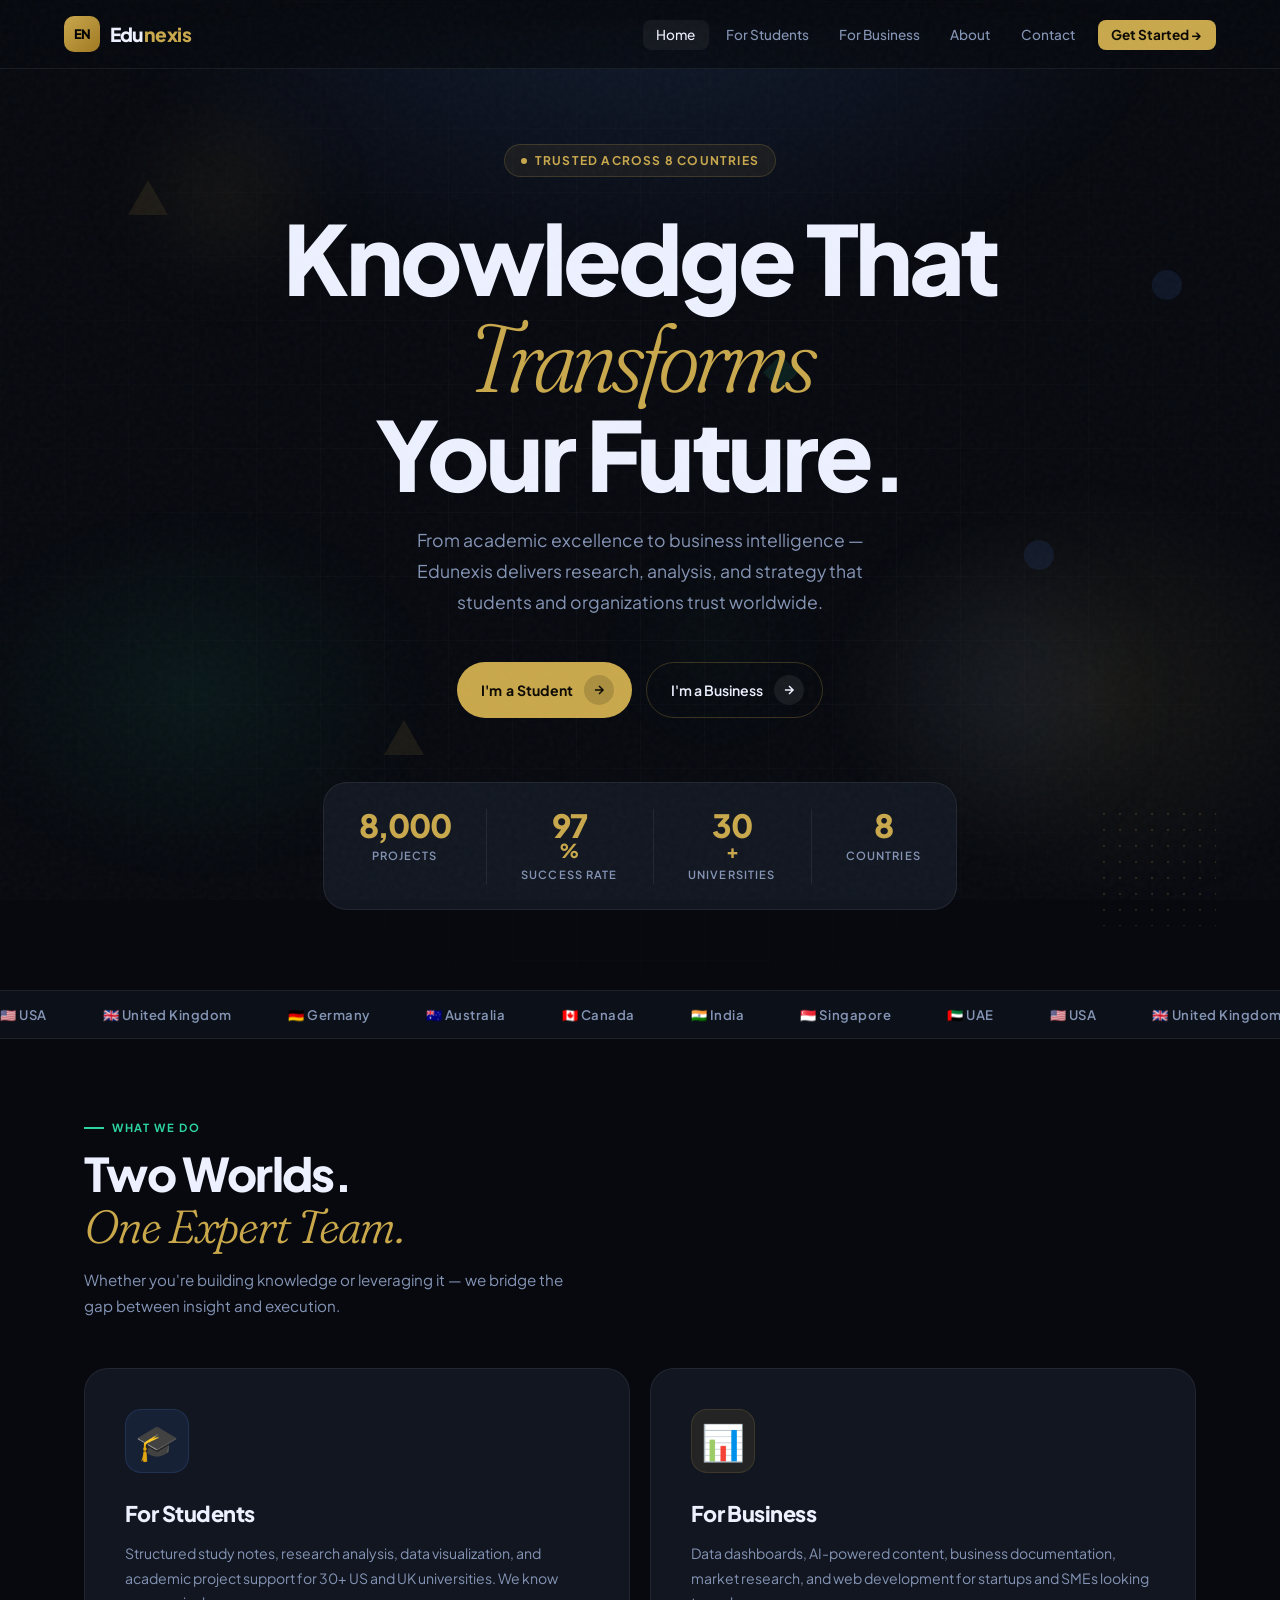
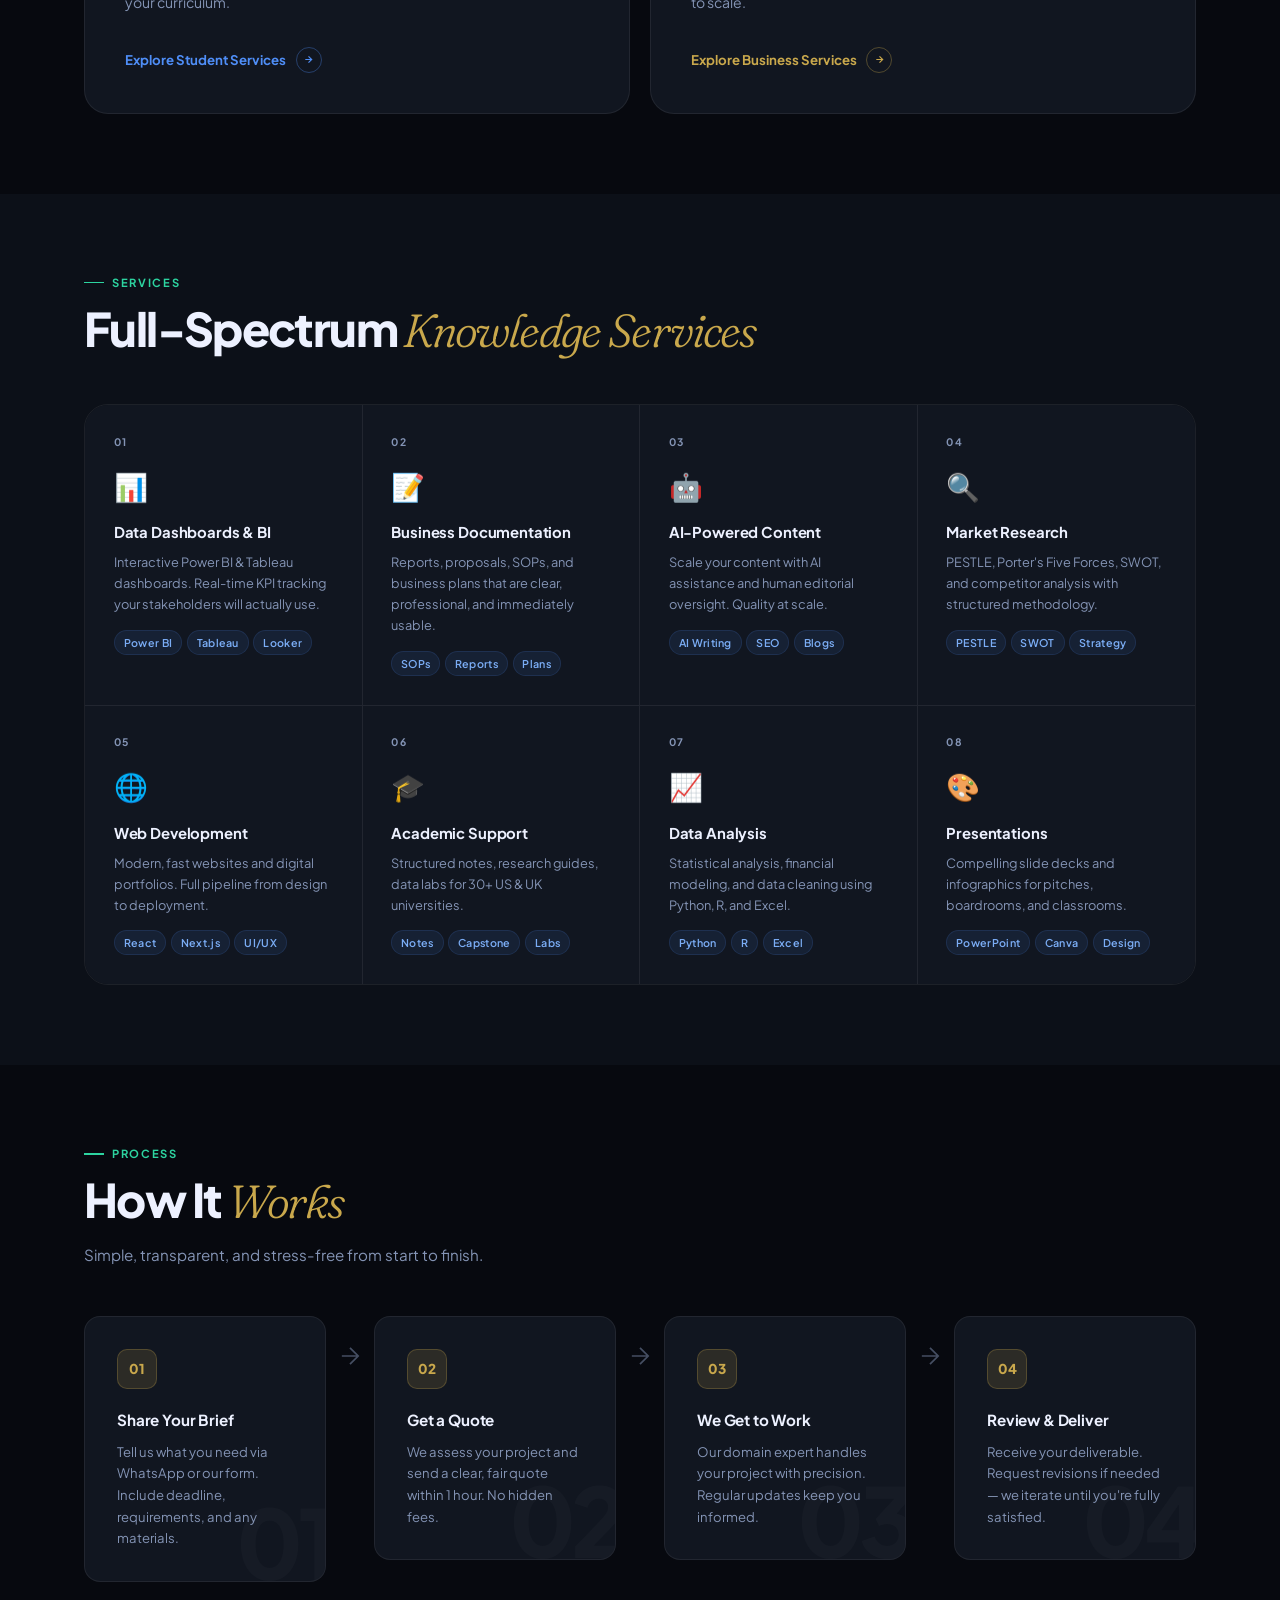
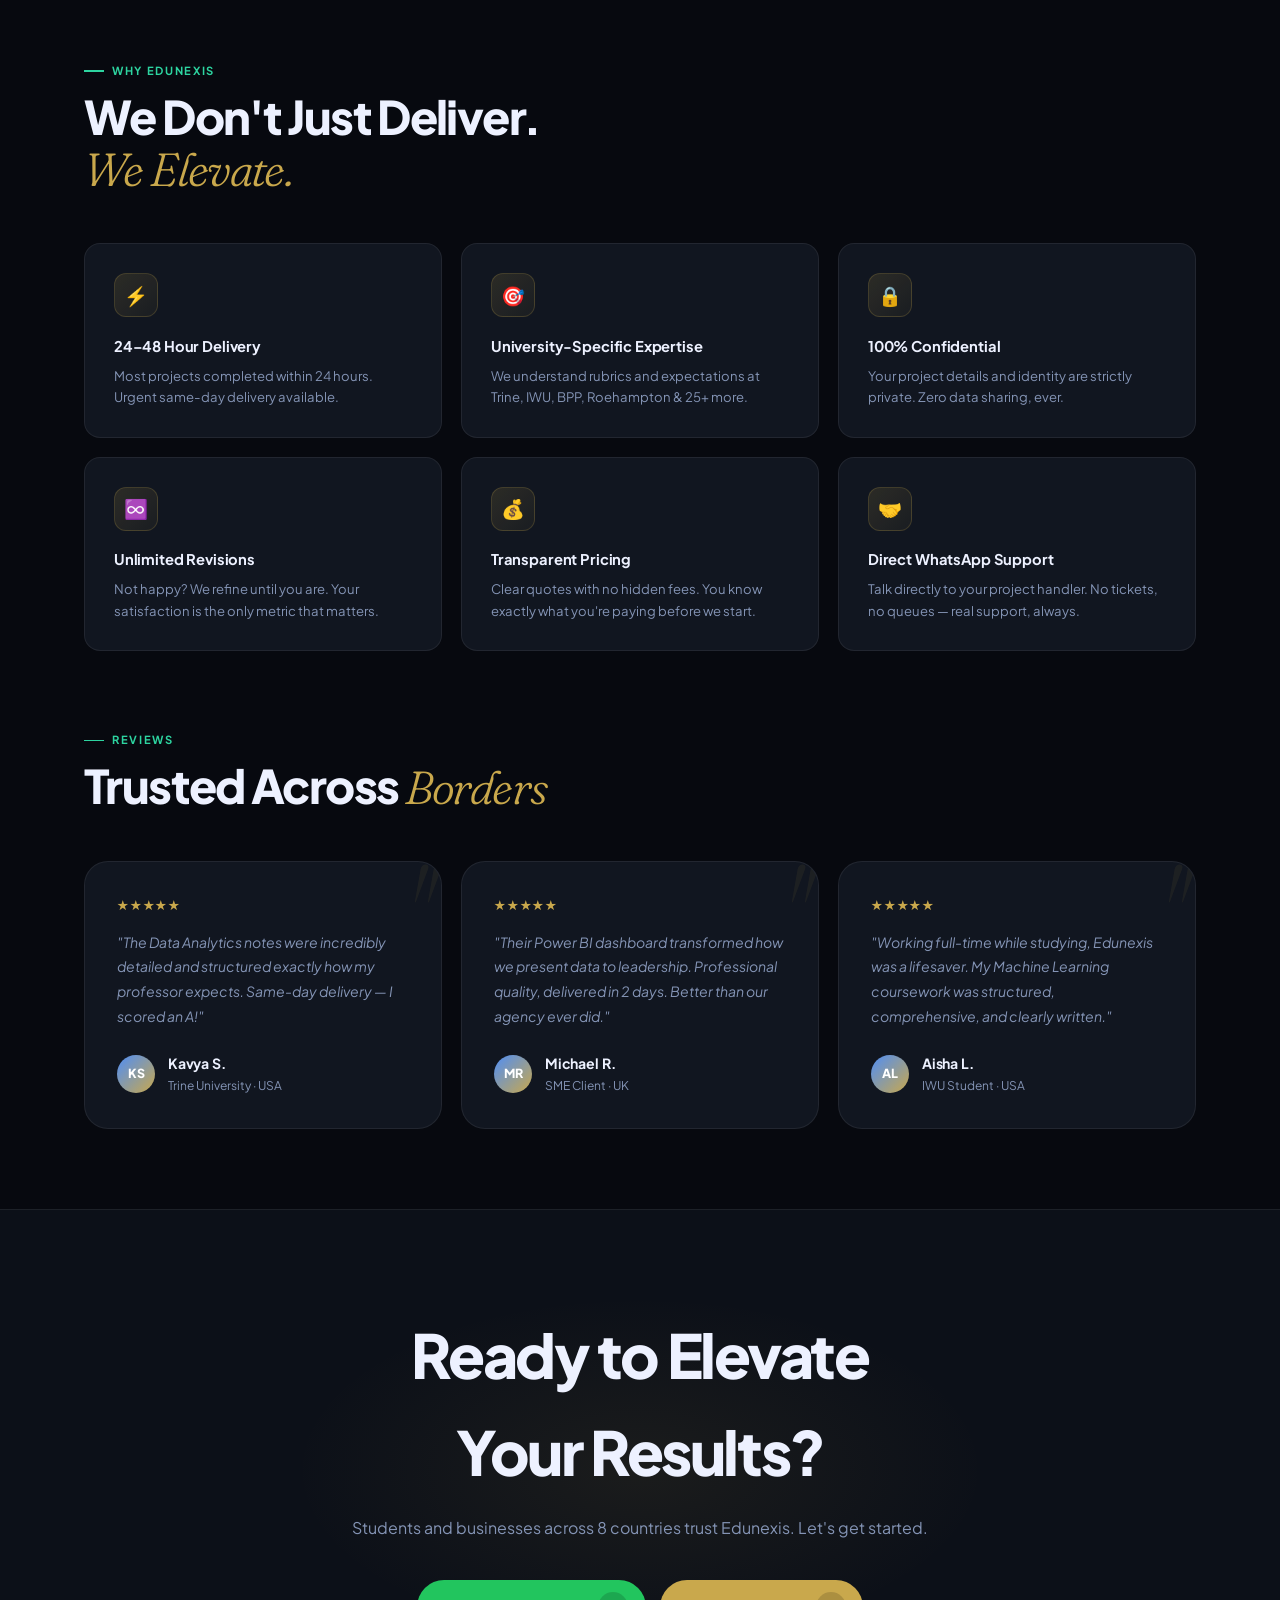
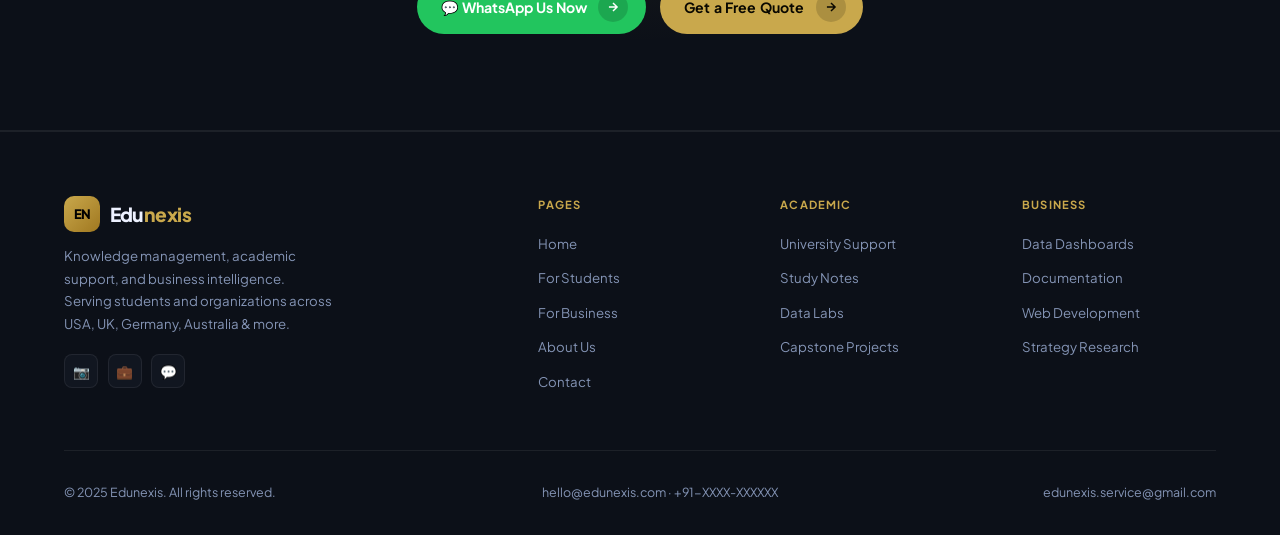
==== index_v2.html @ c178fc2e "Initial commit: Edunexis website with contact information on all pages" ====
<!DOCTYPE html>
<html lang="en">
<head>
<meta charset="UTF-8">
<meta name="viewport" content="width=device-width, initial-scale=1.0">
<title>Edunexis — Where Knowledge Meets Excellence</title>
<link href="https://fonts.googleapis.com/css2?family=Plus+Jakarta+Sans:wght@300;400;500;600;700;800&family=Fraunces:opsz,wght,SOFT,WONK@9..144,100..900,0..100,0..1&display=swap" rel="stylesheet">
<style>
/* ═══════════════════════════════
   EDUNEXIS  ·  Redesigned v2
   Font: Plus Jakarta Sans + Fraunces
═══════════════════════════════ */
:root {
  --bg:       #07090F;
  --surface:  #0C1018;
  --card:     #111620;
  --card-h:   #151C28;
  --gold:     #C9A84C;
  --gold2:    #E8C97A;
  --gold-glow:rgba(201,168,76,0.15);
  --blue:     #4F8EF7;
  --green:    #2DD4A0;
  --text:     #EDF1FF;
  --sub:      #8494B5;
  --border:   rgba(255,255,255,0.07);
  --border-h: rgba(201,168,76,0.25);
  --r:        16px;
  --r2:       24px;
  --ease:     cubic-bezier(.4,0,.2,1);
}

*,*::before,*::after{margin:0;padding:0;box-sizing:border-box}
html{scroll-behavior:smooth}
body{
  background:var(--bg);
  color:var(--text);
  font-family:'Plus Jakarta Sans',sans-serif;
  overflow-x:hidden;
  line-height:1.6;
}

/* GRAIN */
body::after{
  content:'';
  position:fixed;inset:0;
  background-image:url("data:image/svg+xml,%3Csvg viewBox='0 0 200 200' xmlns='http://www.w3.org/2000/svg'%3E%3Cfilter id='n'%3E%3CfeTurbulence type='fractalNoise' baseFrequency='0.85' numOctaves='4' stitchTiles='stitch'/%3E%3C/filter%3E%3Crect width='100%25' height='100%25' filter='url(%23n)' opacity='0.03'/%3E%3C/svg%3E");
  pointer-events:none;z-index:9999;
}

/* ═══════════════════════════════
   GAMING-LIKE BACKGROUND ANIMATIONS
═══════════════════════════════ */

/* Floating Particles */
.particles {
  position: fixed;
  top: 0;
  left: 0;
  width: 100%;
  height: 100%;
  pointer-events: none;
  z-index: 1;
  overflow: hidden;
}

.particle {
  position: absolute;
  background: var(--gold);
  border-radius: 50%;
  animation: float 20s linear infinite;
}

.particle:nth-child(1) { width: 4px; height: 4px; left: 10%; animation-delay: 0s; }
.particle:nth-child(2) { width: 6px; height: 6px; left: 20%; animation-delay: -2s; background: var(--blue); }
.particle:nth-child(3) { width: 3px; height: 3px; left: 30%; animation-delay: -4s; }
.particle:nth-child(4) { width: 5px; height: 5px; left: 40%; animation-delay: -6s; background: var(--green); }
.particle:nth-child(5) { width: 4px; height: 4px; left: 50%; animation-delay: -8s; }
.particle:nth-child(6) { width: 7px; height: 7px; left: 60%; animation-delay: -10s; background: var(--blue); }
.particle:nth-child(7) { width: 3px; height: 3px; left: 70%; animation-delay: -12s; }
.particle:nth-child(8) { width: 5px; height: 5px; left: 80%; animation-delay: -14s; background: var(--green); }
.particle:nth-child(9) { width: 4px; height: 4px; left: 90%; animation-delay: -16s; }
.particle:nth-child(10) { width: 6px; height: 6px; left: 15%; animation-delay: -18s; background: var(--gold); }

@keyframes float {
  0% { transform: translateY(100vh) rotate(0deg); opacity: 0; }
  10% { opacity: 1; }
  90% { opacity: 1; }
  100% { transform: translateY(-100px) rotate(360deg); opacity: 0; }
}

/* Geometric Shapes */
.geometric-shapes {
  position: fixed;
  top: 0;
  left: 0;
  width: 100%;
  height: 100%;
  pointer-events: none;
  z-index: 1;
  overflow: hidden;
}

.shape {
  position: absolute;
  opacity: 0.1;
  animation: drift 25s ease-in-out infinite;
}

.shape.triangle {
  width: 0;
  height: 0;
  border-left: 20px solid transparent;
  border-right: 20px solid transparent;
  border-bottom: 35px solid var(--gold);
}

.shape.circle {
  width: 30px;
  height: 30px;
  border-radius: 50%;
  background: var(--blue);
}

.shape.square {
  width: 25px;
  height: 25px;
  background: var(--green);
  transform: rotate(45deg);
}

.shape:nth-child(1) { top: 20%; left: 10%; animation-delay: 0s; }
.shape:nth-child(2) { top: 60%; left: 80%; animation-delay: -5s; }
.shape:nth-child(3) { top: 40%; left: 60%; animation-delay: -10s; }
.shape:nth-child(4) { top: 80%; left: 30%; animation-delay: -15s; }
.shape:nth-child(5) { top: 30%; left: 90%; animation-delay: -20s; }

@keyframes drift {
  0%, 100% { transform: translateY(0px) rotate(0deg); }
  25% { transform: translateY(-20px) rotate(90deg); }
  50% { transform: translateY(10px) rotate(180deg); }
  75% { transform: translateY(-15px) rotate(270deg); }
}

/* Gradient Orbs */
.gradient-orbs {
  position: fixed;
  top: 0;
  left: 0;
  width: 100%;
  height: 100%;
  pointer-events: none;
  z-index: 0;
  overflow: hidden;
}

.orb {
  position: absolute;
  border-radius: 50%;
  filter: blur(40px);
  animation: pulse 8s ease-in-out infinite;
}

.orb:nth-child(1) {
  width: 200px;
  height: 200px;
  background: radial-gradient(circle, rgba(201,168,76,0.1) 0%, transparent 70%);
  top: 10%;
  left: 10%;
  animation-delay: 0s;
}

.orb:nth-child(2) {
  width: 300px;
  height: 300px;
  background: radial-gradient(circle, rgba(79,142,247,0.08) 0%, transparent 70%);
  top: 60%;
  right: 10%;
  animation-delay: -3s;
}

.orb:nth-child(3) {
  width: 150px;
  height: 150px;
  background: radial-gradient(circle, rgba(45,212,160,0.06) 0%, transparent 70%);
  bottom: 20%;
  left: 50%;
  animation-delay: -6s;
}

@keyframes pulse {
  0%, 100% { transform: scale(1); opacity: 0.3; }
  50% { transform: scale(1.2); opacity: 0.6; }
}

/* ── NAV ── */
nav{
  position:fixed;top:0;left:0;right:0;z-index:100;
  display:flex;align-items:center;justify-content:space-between;
  padding:1rem 5%;
  background:rgba(7,9,15,0.7);
  backdrop-filter:blur(20px);
  border-bottom:1px solid var(--border);
  transition:background .3s var(--ease);
}
nav.solid{background:rgba(7,9,15,.96)}

.logo{display:flex;align-items:center;gap:.6rem;text-decoration:none}
.logo-mark{
  width:36px;height:36px;border-radius:10px;
  background:linear-gradient(135deg,var(--gold),#A07820);
  display:flex;align-items:center;justify-content:center;
  font-size:13px;font-weight:800;color:#000;letter-spacing:-.5px;
  font-family:'Plus Jakarta Sans',sans-serif;
}
.logo-name{
  font-size:1.2rem;font-weight:800;color:var(--text);
  letter-spacing:-.03em;
}
.logo-name em{font-style:normal;color:var(--gold)}

.nav-links{display:flex;list-style:none;align-items:center;gap:.2rem}
.nav-links a{
  color:var(--sub);text-decoration:none;
  font-size:.85rem;font-weight:500;
  padding:.4rem .85rem;border-radius:8px;
  transition:all .2s var(--ease);
}
.nav-links a:hover,.nav-links a.active{color:var(--text);background:rgba(255,255,255,.05)}
.nav-cta{
  background:var(--gold)!important;color:#0A0800!important;
  font-weight:700!important;margin-left:.4rem;
}
.nav-cta:hover{background:var(--gold2)!important;transform:translateY(-1px);box-shadow:0 6px 20px rgba(201,168,76,.35)!important}

.hamburger{display:none;flex-direction:column;gap:5px;background:none;border:none;cursor:pointer;padding:4px}
.hamburger span{display:block;width:22px;height:2px;background:var(--text);border-radius:2px;transition:.25s}

.mob-menu{
  position:fixed;top:64px;left:0;right:0;z-index:99;
  background:rgba(7,9,15,.98);backdrop-filter:blur(20px);
  border-bottom:1px solid var(--border);
  padding:1.5rem 5%;
  transform:translateY(-110%);transition:transform .3s var(--ease);
}
.mob-menu.open{transform:translateY(0)}
.mob-menu ul{list-style:none}
.mob-menu ul li{border-bottom:1px solid var(--border)}
.mob-menu ul li a{display:block;padding:.9rem 0;color:var(--sub);text-decoration:none;font-weight:600;font-size:.95rem;transition:color .2s}
.mob-menu ul li a:hover{color:var(--text)}
.mob-cta{color:var(--gold)!important}

/* ── HERO ── */
.hero{
  min-height:100vh;
  display:flex;flex-direction:column;align-items:center;justify-content:center;
  text-align:center;padding:9rem 5% 5rem;
  position:relative;overflow:hidden;
}

/* Animated gradient mesh */
.hero-mesh{
  position:absolute;inset:0;
  background:
    radial-gradient(ellipse 70% 50% at 50% 0%,   rgba(79,142,247,.13) 0%,transparent 60%),
    radial-gradient(ellipse 40% 40% at 85% 70%,  rgba(201,168,76,.09) 0%,transparent 55%),
    radial-gradient(ellipse 35% 35% at 15% 70%,  rgba(45,212,160,.07) 0%,transparent 55%);
  animation:meshPulse 8s ease-in-out infinite;
}
@keyframes meshPulse{
  0%,100%{opacity:1}
  50%{opacity:.7}
}

/* Grid */
.hero-grid{
  position:absolute;inset:0;
  background-image:
    linear-gradient(rgba(255,255,255,.028) 1px,transparent 1px),
    linear-gradient(90deg,rgba(255,255,255,.028) 1px,transparent 1px);
  background-size:64px 64px;
  mask-image:radial-gradient(ellipse 75% 75% at 50% 50%,black 0%,transparent 100%);
}

/* Dot grid corners */
.hero-dots{
  position:absolute;bottom:4rem;right:5%;
  width:120px;height:120px;
  background-image:radial-gradient(circle,rgba(201,168,76,.35) 1px,transparent 1px);
  background-size:16px 16px;
  opacity:.5;
}

.hero-content{position:relative;z-index:1}

.badge{
  display:inline-flex;align-items:center;gap:.5rem;
  background:rgba(201,168,76,.08);border:1px solid rgba(201,168,76,.2);
  color:var(--gold);padding:.38rem 1rem;border-radius:100px;
  font-size:.75rem;font-weight:700;letter-spacing:.1em;text-transform:uppercase;
  margin-bottom:2rem;
  animation:slideDown .7s var(--ease) both;
}
.badge-dot{width:6px;height:6px;background:var(--gold);border-radius:50%;animation:blink 2s infinite}

@keyframes blink{0%,100%{opacity:1}50%{opacity:.2}}
@keyframes slideDown{from{opacity:0;transform:translateY(-16px)}to{opacity:1;transform:translateY(0)}}
@keyframes slideUp{from{opacity:0;transform:translateY(24px)}to{opacity:1;transform:translateY(0)}}

.hero h1{
  font-family:'Plus Jakarta Sans',sans-serif;
  font-size:clamp(3rem,7.5vw,6.5rem);
  font-weight:800;letter-spacing:-.04em;line-height:1.0;
  margin-bottom:1.5rem;
  animation:slideUp .7s .1s var(--ease) both;
}
.hero h1 .serif-gold{
  font-family:'Fraunces',serif;
  font-style:italic;
  font-weight:300;
  color:var(--gold);
  font-variation-settings:'SOFT' 60,'WONK' 1;
}

.hero-sub{
  color:var(--sub);font-size:1.1rem;font-weight:400;
  max-width:500px;margin:0 auto 2.8rem;line-height:1.75;
  animation:slideUp .7s .2s var(--ease) both;
}

.hero-btns{
  display:flex;gap:.9rem;justify-content:center;flex-wrap:wrap;
  animation:slideUp .7s .3s var(--ease) both;
}

/* ── ARROW BUTTON (signature element) ── */
.btn-arrow{
  display:inline-flex;align-items:center;gap:.7rem;
  background:var(--gold);color:#0A0800;
  padding:.75rem 1.1rem .75rem 1.5rem;
  border-radius:100px;font-weight:700;font-size:.88rem;
  text-decoration:none;border:none;cursor:pointer;
  transition:all .25s var(--ease);position:relative;
  letter-spacing:.01em;
}
.btn-arrow .arr-circle{
  width:30px;height:30px;border-radius:50%;
  background:rgba(0,0,0,.15);
  display:flex;align-items:center;justify-content:center;
  transition:transform .3s var(--ease);flex-shrink:0;
}
.btn-arrow .arr-circle svg{width:14px;height:14px;stroke:#0A0800;fill:none;stroke-width:2.5;transition:transform .3s var(--ease)}
.btn-arrow:hover{background:var(--gold2);box-shadow:0 10px 30px rgba(201,168,76,.4);transform:translateY(-2px)}
.btn-arrow:hover .arr-circle{transform:rotate(45deg)}
.btn-arrow:hover .arr-circle svg{transform:scale(1.1)}

.btn-ghost{
  display:inline-flex;align-items:center;gap:.7rem;
  background:transparent;color:var(--text);
  padding:.75rem 1.1rem .75rem 1.5rem;
  border-radius:100px;font-weight:600;font-size:.88rem;
  text-decoration:none;border:1px solid var(--border-h);cursor:pointer;
  transition:all .25s var(--ease);
}
.btn-ghost .arr-circle{
  width:30px;height:30px;border-radius:50%;
  background:rgba(255,255,255,.07);
  display:flex;align-items:center;justify-content:center;
  transition:transform .3s var(--ease);flex-shrink:0;
}
.btn-ghost .arr-circle svg{width:14px;height:14px;stroke:var(--text);fill:none;stroke-width:2.5;transition:transform .3s var(--ease)}
.btn-ghost:hover{border-color:rgba(255,255,255,.2);background:rgba(255,255,255,.04)}
.btn-ghost:hover .arr-circle{transform:rotate(45deg)}

.btn-wa{
  display:inline-flex;align-items:center;gap:.7rem;
  background:#22C55E;color:#fff;
  padding:.75rem 1.1rem .75rem 1.5rem;
  border-radius:100px;font-weight:700;font-size:.88rem;
  text-decoration:none;border:none;cursor:pointer;
  transition:all .25s var(--ease);
}
.btn-wa .arr-circle{
  width:30px;height:30px;border-radius:50%;
  background:rgba(0,0,0,.15);
  display:flex;align-items:center;justify-content:center;
  transition:transform .3s var(--ease);flex-shrink:0;
}
.btn-wa .arr-circle svg{width:14px;height:14px;stroke:#fff;fill:none;stroke-width:2.5}
.btn-wa:hover{background:#16A34A;box-shadow:0 10px 25px rgba(34,197,94,.3);transform:translateY(-2px)}
.btn-wa:hover .arr-circle{transform:rotate(45deg)}

/* ── STATS ROW ── */
.stats-row{
  display:inline-flex;align-items:stretch;
  background:var(--card);border:1px solid var(--border);
  border-radius:var(--r2);overflow:hidden;
  margin-top:4rem;
  animation:slideUp .7s .45s var(--ease) both;
}
.stat{padding:1.6rem 2.2rem;text-align:center;position:relative}
.stat+.stat::before{
  content:'';position:absolute;left:0;top:20%;bottom:20%;
  width:1px;background:var(--border);
}
.s-num{
  font-size:2rem;font-weight:800;color:var(--gold);
  letter-spacing:-.04em;line-height:1;display:block;
}
.s-label{
  display:block;font-size:.7rem;font-weight:600;
  color:var(--sub);text-transform:uppercase;letter-spacing:.1em;margin-top:.35rem;
}

/* ── TICKER ── */
.ticker-wrap{
  overflow:hidden;
  border-top:1px solid var(--border);border-bottom:1px solid var(--border);
  background:var(--surface);padding:.8rem 0;
}
.ticker{display:flex;gap:3.5rem;white-space:nowrap;animation:tickerScroll 22s linear infinite}
.ticker span{color:var(--sub);font-size:.82rem;font-weight:600;letter-spacing:.04em;flex-shrink:0}
@keyframes tickerScroll{0%{transform:translateX(0)}100%{transform:translateX(-50%)}}

/* ══ SECTIONS ══ */
.sec{max-width:1240px;margin:0 auto;padding:5rem 5%}

.sec-tag{
  font-size:.7rem;font-weight:700;color:var(--green);
  letter-spacing:.15em;text-transform:uppercase;margin-bottom:.7rem;
  display:flex;align-items:center;gap:.5rem;
}
.sec-tag::before{content:'';width:20px;height:1.5px;background:var(--green)}

.sec-title{
  font-size:clamp(1.9rem,4vw,2.9rem);font-weight:800;
  letter-spacing:-.035em;line-height:1.1;margin-bottom:.9rem;
}
.sec-title .serif-gold{
  font-family:'Fraunces',serif;font-style:italic;
  font-weight:300;color:var(--gold);
  font-variation-settings:'SOFT' 60,'WONK' 1;
}
.sec-sub{color:var(--sub);font-size:.95rem;max-width:500px;line-height:1.75}

/* ── TWO PATH CARDS ── */
.path-grid{
  display:grid;grid-template-columns:1fr 1fr;gap:1.2rem;
  margin-top:3rem;
}

.path-card{
  background:var(--card);border:1px solid var(--border);
  border-radius:var(--r2);padding:2.5rem;
  text-decoration:none;color:var(--text);
  display:flex;flex-direction:column;
  position:relative;overflow:hidden;
  transition:all .3s var(--ease);
  group:true;
}
.path-card::before{
  content:'';position:absolute;inset:0;
  background:linear-gradient(135deg,rgba(79,142,247,.06) 0%,transparent 60%);
  opacity:0;transition:opacity .3s;
}
.path-card.gold-path::before{
  background:linear-gradient(135deg,rgba(201,168,76,.07) 0%,transparent 60%);
}
.path-card:hover{border-color:rgba(79,142,247,.3);transform:translateY(-4px);box-shadow:0 24px 60px rgba(0,0,0,.4)}
.path-card.gold-path:hover{border-color:rgba(201,168,76,.3)}
.path-card:hover::before{opacity:1}

.path-icon{
  font-size:2.2rem;margin-bottom:1.5rem;
  width:64px;height:64px;border-radius:16px;
  background:rgba(79,142,247,.1);border:1px solid rgba(79,142,247,.15);
  display:flex;align-items:center;justify-content:center;
  transition:transform .3s var(--ease);
}
.path-card.gold-path .path-icon{background:rgba(201,168,76,.1);border-color:rgba(201,168,76,.15)}
.path-card:hover .path-icon{transform:scale(1.08)}

.path-card h3{font-size:1.35rem;font-weight:800;letter-spacing:-.025em;margin-bottom:.6rem}
.path-card p{color:var(--sub);font-size:.88rem;line-height:1.75;flex:1;margin-bottom:2rem}

/* Inline arrow link */
.path-link{
  display:inline-flex;align-items:center;gap:.6rem;
  font-size:.83rem;font-weight:700;color:var(--blue);
  transition:gap .25s var(--ease);
}
.path-card.gold-path .path-link{color:var(--gold)}
.path-link .link-arr{
  width:26px;height:26px;border-radius:50%;
  border:1.5px solid rgba(79,142,247,.35);
  display:flex;align-items:center;justify-content:center;
  transition:all .25s var(--ease);
  flex-shrink:0;
}
.path-card.gold-path .path-link .link-arr{border-color:rgba(201,168,76,.35)}
.path-link .link-arr svg{width:11px;height:11px;stroke:currentColor;fill:none;stroke-width:2.5}
.path-card:hover .path-link{gap:.9rem}
.path-card:hover .path-link .link-arr{background:var(--blue);border-color:var(--blue);transform:rotate(45deg)}
.path-card.gold-path:hover .path-link .link-arr{background:var(--gold);border-color:var(--gold)}

/* ── SERVICES GRID ── */
.srv-sec{background:var(--surface);max-width:100%;padding:5rem 0}
.srv-sec .sec{padding-top:0;padding-bottom:0}

.srv-grid{
  display:grid;grid-template-columns:repeat(4,1fr);
  margin-top:3rem;
  border:1px solid var(--border);border-radius:var(--r2);overflow:hidden;
}

.srv-card{
  background:var(--card);
  padding:1.8rem;
  border-right:1px solid var(--border);
  border-bottom:1px solid var(--border);
  position:relative;overflow:hidden;
  transition:background .25s var(--ease);
  cursor:default;
}
.srv-card:nth-child(4n){border-right:none}
.srv-card:nth-child(n+5){border-bottom:none}
.srv-card:hover{background:var(--card-h)}

/* Top shimmer line on hover */
.srv-card::after{
  content:'';position:absolute;top:0;left:0;right:0;height:2px;
  background:linear-gradient(90deg,transparent,var(--gold),transparent);
  transform:scaleX(0);transition:transform .35s var(--ease);
}
.srv-card:hover::after{transform:scaleX(1)}

.srv-num{
  font-size:.65rem;font-weight:700;color:var(--sub);
  letter-spacing:.12em;text-transform:uppercase;margin-bottom:.9rem;
  font-family:'Plus Jakarta Sans',sans-serif;
}
.srv-ico{
  font-size:1.7rem;margin-bottom:.8rem;
  display:block;transition:transform .25s var(--ease);
}
.srv-card:hover .srv-ico{transform:scale(1.12)}
.srv-card h4{font-size:.93rem;font-weight:700;margin-bottom:.45rem;letter-spacing:-.01em}
.srv-card p{color:var(--sub);font-size:.8rem;line-height:1.65}

.srv-tags{display:flex;flex-wrap:wrap;gap:.3rem;margin-top:.9rem}
.srv-tags span{
  background:rgba(79,142,247,.09);border:1px solid rgba(79,142,247,.14);
  color:#7BADF5;font-size:.67rem;font-weight:600;
  padding:.18rem .55rem;border-radius:100px;letter-spacing:.03em;
}

/* ── PROCESS ── */
.proc-row{
  display:flex;align-items:flex-start;gap:0;
  margin-top:3rem;
}

.proc-item{
  flex:1;
  background:var(--card);border:1px solid var(--border);
  border-radius:var(--r);padding:2rem;
  position:relative;overflow:hidden;
  transition:all .3s var(--ease);
}
.proc-item:hover{border-color:var(--border-h);box-shadow:0 16px 40px rgba(0,0,0,.3)}

/* Step number as huge background ghost */
.proc-ghost{
  position:absolute;bottom:-.5rem;right:-.5rem;
  font-size:6rem;font-weight:800;
  color:rgba(255,255,255,.025);line-height:1;
  pointer-events:none;letter-spacing:-.05em;
  font-family:'Plus Jakarta Sans',sans-serif;
}

.proc-step{
  width:40px;height:40px;border-radius:10px;
  background:var(--gold-glow);border:1px solid rgba(201,168,76,.25);
  display:flex;align-items:center;justify-content:center;
  font-weight:800;font-size:.85rem;color:var(--gold);
  margin-bottom:1.2rem;
  font-family:'Plus Jakarta Sans',sans-serif;
}
.proc-item h4{font-size:.95rem;font-weight:700;margin-bottom:.5rem;letter-spacing:-.01em}
.proc-item p{color:var(--sub);font-size:.82rem;line-height:1.65}

/* Arrow connector between steps */
.proc-arrow{
  flex-shrink:0;width:3rem;display:flex;align-items:center;justify-content:center;
  padding-top:1.6rem;
}
.proc-arrow svg{width:28px;height:28px;stroke:var(--sub);fill:none;stroke-width:1.5;opacity:.5}

/* ── WHY US ── */
.why-grid{
  display:grid;grid-template-columns:repeat(3,1fr);gap:1.2rem;
  margin-top:3rem;
}

.why-card{
  background:var(--card);border:1px solid var(--border);
  border-radius:var(--r);padding:1.8rem;
  transition:all .3s var(--ease);position:relative;overflow:hidden;
}
.why-card::before{
  content:'';position:absolute;inset:0;border-radius:var(--r);
  background:linear-gradient(135deg,rgba(201,168,76,.05),transparent);
  opacity:0;transition:opacity .3s;
}
.why-card:hover{transform:translateY(-3px);border-color:var(--border-h);box-shadow:0 20px 50px rgba(0,0,0,.35)}
.why-card:hover::before{opacity:1}

.why-icon{
  width:44px;height:44px;border-radius:12px;
  background:linear-gradient(135deg,rgba(201,168,76,.15),rgba(201,168,76,.05));
  border:1px solid rgba(201,168,76,.2);
  display:flex;align-items:center;justify-content:center;
  font-size:1.2rem;margin-bottom:1.1rem;
  transition:transform .25s;
}
.why-card:hover .why-icon{transform:scale(1.08)}
.why-card h4{font-size:.92rem;font-weight:700;margin-bottom:.4rem;letter-spacing:-.01em}
.why-card p{color:var(--sub);font-size:.82rem;line-height:1.65}

/* ── TESTIMONIALS ── */
.testi-grid{
  display:grid;grid-template-columns:repeat(3,1fr);gap:1.2rem;
  margin-top:3rem;
}

.testi-card{
  background:var(--card);border:1px solid var(--border);
  border-radius:var(--r2);padding:2rem;
  position:relative;overflow:hidden;
  transition:all .3s var(--ease);
}
.testi-card:hover{border-color:var(--border-h);transform:translateY(-3px);box-shadow:0 20px 50px rgba(0,0,0,.35)}

/* Big quotemark background */
.testi-card::before{
  content:'"';
  font-family:'Fraunces',serif;font-size:8rem;font-weight:300;font-style:italic;
  color:var(--gold);opacity:.07;
  position:absolute;top:-.5rem;right:1rem;line-height:1;
  pointer-events:none;
}

.stars{color:var(--gold);font-size:.82rem;letter-spacing:.06em;margin-bottom:.9rem}
.testi-card blockquote{
  color:var(--sub);font-size:.88rem;line-height:1.75;
  font-style:italic;margin-bottom:1.5rem;font-weight:400;
}
.t-author{display:flex;align-items:center;gap:.8rem}
.t-av{
  width:38px;height:38px;border-radius:50%;flex-shrink:0;
  background:linear-gradient(135deg,var(--blue),var(--gold));
  display:flex;align-items:center;justify-content:center;
  font-weight:800;font-size:.78rem;color:#fff;
  font-family:'Plus Jakarta Sans',sans-serif;
}
.t-name{font-size:.88rem;font-weight:700;letter-spacing:-.01em}
.t-role{font-size:.75rem;color:var(--sub);margin-top:.1rem}

/* ── CTA BANNER ── */
.cta-sec{
  background:var(--surface);
  border-top:1px solid var(--border);border-bottom:1px solid var(--border);
  padding:6rem 5%;text-align:center;position:relative;overflow:hidden;
}
.cta-glow{
  position:absolute;top:50%;left:50%;transform:translate(-50%,-50%);
  width:700px;height:350px;
  background:radial-gradient(ellipse,rgba(201,168,76,.08) 0%,transparent 70%);
  pointer-events:none;
}
.cta-sec h2{
  font-size:clamp(2rem,5vw,3.8rem);font-weight:800;
  letter-spacing:-.04em;margin-bottom:.9rem;position:relative;
}
.cta-sec p{color:var(--sub);font-size:1rem;margin-bottom:2.5rem;position:relative}
.cta-btns{display:flex;gap:.9rem;justify-content:center;flex-wrap:wrap;position:relative}

/* ── FOOTER ── */
footer{
  background:var(--surface);border-top:1px solid var(--border);
  padding:4rem 5% 2rem;
}
.foot-top{
  display:grid;grid-template-columns:2.2fr 1fr 1fr 1fr;gap:3rem;
  padding-bottom:3rem;border-bottom:1px solid var(--border);margin-bottom:2rem;
}
.foot-brand p{color:var(--sub);font-size:.83rem;line-height:1.7;max-width:270px;margin-top:.8rem}
.soc-row{display:flex;gap:.6rem;margin-top:1.2rem}
.soc-btn{
  width:34px;height:34px;border-radius:8px;
  background:var(--card);border:1px solid var(--border);
  display:flex;align-items:center;justify-content:center;
  text-decoration:none;font-size:.85rem;
  transition:all .2s var(--ease);
}
.soc-btn:hover{border-color:var(--border-h);background:rgba(201,168,76,.08)}
.foot-col h5{
  font-size:.7rem;font-weight:700;text-transform:uppercase;
  letter-spacing:.1em;color:var(--gold);margin-bottom:1rem;
}
.foot-col ul{list-style:none}
.foot-col ul li{margin-bottom:.55rem}
.foot-col ul li a{color:var(--sub);text-decoration:none;font-size:.83rem;transition:color .2s}
.foot-col ul li a:hover{color:var(--text)}
.foot-bottom{display:flex;justify-content:space-between;align-items:center}
.foot-bottom p{color:var(--sub);font-size:.78rem}

/* ── SCROLL REVEAL ── */
.reveal{opacity:0;transform:translateY(24px);transition:opacity .6s var(--ease),transform .6s var(--ease)}
.reveal.visible{opacity:1;transform:translateY(0)}

/* Staggered children */
.stagger > *{opacity:0;transform:translateY(20px);transition:opacity .5s var(--ease),transform .5s var(--ease)}
.stagger.visible > *:nth-child(1){opacity:1;transform:translateY(0);transition-delay:.05s}
.stagger.visible > *:nth-child(2){opacity:1;transform:translateY(0);transition-delay:.12s}
.stagger.visible > *:nth-child(3){opacity:1;transform:translateY(0);transition-delay:.19s}
.stagger.visible > *:nth-child(4){opacity:1;transform:translateY(0);transition-delay:.26s}
.stagger.visible > *:nth-child(5){opacity:1;transform:translateY(0);transition-delay:.33s}
.stagger.visible > *:nth-child(6){opacity:1;transform:translateY(0);transition-delay:.40s}
.stagger.visible > *:nth-child(7){opacity:1;transform:translateY(0);transition-delay:.47s}
.stagger.visible > *:nth-child(8){opacity:1;transform:translateY(0);transition-delay:.54s}

/* ── RESPONSIVE ── */
@media(max-width:1024px){
  nav{padding:1rem 5%}
  .nav-links{display:none}
  .hamburger{display:flex}
  .srv-grid{grid-template-columns:repeat(2,1fr)}
  .srv-card:nth-child(2n){border-right:none}
  .srv-card:nth-child(n+7){border-bottom:none}
  .srv-card:nth-child(n+5){border-bottom:1px solid var(--border)}
  .srv-card:nth-child(n+7){border-bottom:none}
  .testi-grid{grid-template-columns:1fr}
  .why-grid{grid-template-columns:1fr 1fr}
  .path-grid{grid-template-columns:1fr}
  .proc-row{flex-direction:column}
  .proc-arrow{display:none}
  .foot-top{grid-template-columns:1fr 1fr}
  .stats-row{flex-wrap:wrap;width:90%;max-width:480px}
}
@media(max-width:640px){
  .srv-grid{grid-template-columns:1fr}
  .srv-card:nth-child(n){border-right:none;border-bottom:1px solid var(--border)}
  .srv-card:last-child{border-bottom:none}
  .why-grid{grid-template-columns:1fr}
  .hero h1{font-size:2.8rem}
  .foot-top{grid-template-columns:1fr}
  .foot-bottom{flex-direction:column;gap:.5rem;text-align:center}
}
</style>
</head>
<body>

<!-- Background Animations -->
<div class="gradient-orbs">
  <div class="orb"></div>
  <div class="orb"></div>
  <div class="orb"></div>
</div>

<div class="particles">
  <div class="particle"></div>
  <div class="particle"></div>
  <div class="particle"></div>
  <div class="particle"></div>
  <div class="particle"></div>
  <div class="particle"></div>
  <div class="particle"></div>
  <div class="particle"></div>
  <div class="particle"></div>
  <div class="particle"></div>
</div>

<div class="geometric-shapes">
  <div class="shape triangle"></div>
  <div class="shape circle"></div>
  <div class="shape square"></div>
  <div class="shape triangle"></div>
  <div class="shape circle"></div>
</div>

<!-- NAV -->
<nav id="nav">
  <a href="index.html" class="logo">
    <div class="logo-mark">EN</div>
    <span class="logo-name">Edu<em>nexis</em></span>
  </a>
  <ul class="nav-links">
    <li><a href="index.html" class="active">Home</a></li>
    <li><a href="students.html">For Students</a></li>
    <li><a href="business.html">For Business</a></li>
    <li><a href="about.html">About</a></li>
    <li><a href="contact.html">Contact</a></li>
    <li><a href="contact.html" class="nav-cta">Get Started →</a></li>
  </ul>
  <button class="hamburger" id="hbg"><span></span><span></span><span></span></button>
</nav>
<div class="mob-menu" id="mob">
  <ul>
    <li><a href="index.html">Home</a></li>
    <li><a href="students.html">For Students</a></li>
    <li><a href="business.html">For Business</a></li>
    <li><a href="about.html">About</a></li>
    <li><a href="contact.html">Contact</a></li>
    <li><a href="contact.html" class="mob-cta">Get Started</a></li>
  </ul>
</div>

<!-- HERO -->
<section class="hero">
  <div class="hero-mesh"></div>
  <div class="hero-grid"></div>
  <div class="hero-dots"></div>

  <div class="hero-content">
    <div class="badge">
      <span class="badge-dot"></span>
      Trusted Across 8 Countries
    </div>

    <h1>
      Knowledge That<br>
      <span class="serif-gold">Transforms</span><br>
      Your Future.
    </h1>

    <p class="hero-sub">
      From academic excellence to business intelligence — Edunexis delivers research, analysis, and strategy that students and organizations trust worldwide.
    </p>

    <div class="hero-btns">
      <a href="students.html" class="btn-arrow">
        I'm a Student
        <span class="arr-circle">
          <svg viewBox="0 0 24 24"><path d="M5 12h14M12 5l7 7-7 7"/></svg>
        </span>
      </a>
      <a href="business.html" class="btn-ghost">
        I'm a Business
        <span class="arr-circle">
          <svg viewBox="0 0 24 24"><path d="M5 12h14M12 5l7 7-7 7"/></svg>
        </span>
      </a>
    </div>
  </div>

  <!-- STATS -->
  <div class="stats-row">
    <div class="stat">
      <span class="s-num" data-target="8000">0</span>
      <span class="s-label">Projects</span>
    </div>
    <div class="stat">
      <span class="s-num" data-target="97">0</span><span class="s-num" style="font-size:1.2rem">%</span>
      <span class="s-label">Success Rate</span>
    </div>
    <div class="stat">
      <span class="s-num" data-target="30">0</span><span class="s-num" style="font-size:1.2rem">+</span>
      <span class="s-label">Universities</span>
    </div>
    <div class="stat">
      <span class="s-num" data-target="8">0</span>
      <span class="s-label">Countries</span>
    </div>
  </div>
</section>

<!-- TICKER -->
<div class="ticker-wrap">
  <div class="ticker">
    <span>🇺🇸 USA</span><span>🇬🇧 United Kingdom</span><span>🇩🇪 Germany</span><span>🇦🇺 Australia</span><span>🇨🇦 Canada</span><span>🇮🇳 India</span><span>🇸🇬 Singapore</span><span>🇦🇪 UAE</span>
    <span>🇺🇸 USA</span><span>🇬🇧 United Kingdom</span><span>🇩🇪 Germany</span><span>🇦🇺 Australia</span><span>🇨🇦 Canada</span><span>🇮🇳 India</span><span>🇸🇬 Singapore</span><span>🇦🇪 UAE</span>
  </div>
</div>

<!-- TWO PATHS -->
<section class="sec">
  <div class="reveal">
    <div class="sec-tag">What We Do</div>
    <h2 class="sec-title">Two Worlds.<br><span class="serif-gold">One Expert Team.</span></h2>
    <p class="sec-sub">Whether you're building knowledge or leveraging it — we bridge the gap between insight and execution.</p>
  </div>
  <div class="path-grid stagger">
    <a href="students.html" class="path-card">
      <div class="path-icon">🎓</div>
      <h3>For Students</h3>
      <p>Structured study notes, research analysis, data visualization, and academic project support for 30+ US and UK universities. We know your curriculum.</p>
      <span class="path-link">
        Explore Student Services
        <span class="link-arr">
          <svg viewBox="0 0 24 24"><path d="M5 12h14M12 5l7 7-7 7"/></svg>
        </span>
      </span>
    </a>
    <a href="business.html" class="path-card gold-path">
      <div class="path-icon">📊</div>
      <h3>For Business</h3>
      <p>Data dashboards, AI-powered content, business documentation, market research, and web development for startups and SMEs looking to scale.</p>
      <span class="path-link">
        Explore Business Services
        <span class="link-arr">
          <svg viewBox="0 0 24 24"><path d="M5 12h14M12 5l7 7-7 7"/></svg>
        </span>
      </span>
    </a>
  </div>
</section>

<!-- SERVICES -->
<div class="srv-sec">
  <div class="sec">
    <div class="reveal">
      <div class="sec-tag">Services</div>
      <h2 class="sec-title">Full-Spectrum <span class="serif-gold">Knowledge Services</span></h2>
    </div>
    <div class="srv-grid stagger">
      <div class="srv-card">
        <div class="srv-num">01</div>
        <span class="srv-ico">📊</span>
        <h4>Data Dashboards & BI</h4>
        <p>Interactive Power BI & Tableau dashboards. Real-time KPI tracking your stakeholders will actually use.</p>
        <div class="srv-tags"><span>Power BI</span><span>Tableau</span><span>Looker</span></div>
      </div>
      <div class="srv-card">
        <div class="srv-num">02</div>
        <span class="srv-ico">📝</span>
        <h4>Business Documentation</h4>
        <p>Reports, proposals, SOPs, and business plans that are clear, professional, and immediately usable.</p>
        <div class="srv-tags"><span>SOPs</span><span>Reports</span><span>Plans</span></div>
      </div>
      <div class="srv-card">
        <div class="srv-num">03</div>
        <span class="srv-ico">🤖</span>
        <h4>AI-Powered Content</h4>
        <p>Scale your content with AI assistance and human editorial oversight. Quality at scale.</p>
        <div class="srv-tags"><span>AI Writing</span><span>SEO</span><span>Blogs</span></div>
      </div>
      <div class="srv-card">
        <div class="srv-num">04</div>
        <span class="srv-ico">🔍</span>
        <h4>Market Research</h4>
        <p>PESTLE, Porter's Five Forces, SWOT, and competitor analysis with structured methodology.</p>
        <div class="srv-tags"><span>PESTLE</span><span>SWOT</span><span>Strategy</span></div>
      </div>
      <div class="srv-card">
        <div class="srv-num">05</div>
        <span class="srv-ico">🌐</span>
        <h4>Web Development</h4>
        <p>Modern, fast websites and digital portfolios. Full pipeline from design to deployment.</p>
        <div class="srv-tags"><span>React</span><span>Next.js</span><span>UI/UX</span></div>
      </div>
      <div class="srv-card">
        <div class="srv-num">06</div>
        <span class="srv-ico">🎓</span>
        <h4>Academic Support</h4>
        <p>Structured notes, research guides, data labs for 30+ US & UK universities.</p>
        <div class="srv-tags"><span>Notes</span><span>Capstone</span><span>Labs</span></div>
      </div>
      <div class="srv-card">
        <div class="srv-num">07</div>
        <span class="srv-ico">📈</span>
        <h4>Data Analysis</h4>
        <p>Statistical analysis, financial modeling, and data cleaning using Python, R, and Excel.</p>
        <div class="srv-tags"><span>Python</span><span>R</span><span>Excel</span></div>
      </div>
      <div class="srv-card">
        <div class="srv-num">08</div>
        <span class="srv-ico">🎨</span>
        <h4>Presentations</h4>
        <p>Compelling slide decks and infographics for pitches, boardrooms, and classrooms.</p>
        <div class="srv-tags"><span>PowerPoint</span><span>Canva</span><span>Design</span></div>
      </div>
    </div>
  </div>
</div>

<!-- HOW IT WORKS -->
<section class="sec">
  <div class="reveal">
    <div class="sec-tag">Process</div>
    <h2 class="sec-title">How It <span class="serif-gold">Works</span></h2>
    <p class="sec-sub">Simple, transparent, and stress-free from start to finish.</p>
  </div>
  <div class="proc-row stagger">
    <div class="proc-item">
      <div class="proc-ghost">01</div>
      <div class="proc-step">01</div>
      <h4>Share Your Brief</h4>
      <p>Tell us what you need via WhatsApp or our form. Include deadline, requirements, and any materials.</p>
    </div>
    <div class="proc-arrow">
      <svg viewBox="0 0 24 24"><path d="M5 12h14M12 5l7 7-7 7"/></svg>
    </div>
    <div class="proc-item">
      <div class="proc-ghost">02</div>
      <div class="proc-step">02</div>
      <h4>Get a Quote</h4>
      <p>We assess your project and send a clear, fair quote within 1 hour. No hidden fees.</p>
    </div>
    <div class="proc-arrow">
      <svg viewBox="0 0 24 24"><path d="M5 12h14M12 5l7 7-7 7"/></svg>
    </div>
    <div class="proc-item">
      <div class="proc-ghost">03</div>
      <div class="proc-step">03</div>
      <h4>We Get to Work</h4>
      <p>Our domain expert handles your project with precision. Regular updates keep you informed.</p>
    </div>
    <div class="proc-arrow">
      <svg viewBox="0 0 24 24"><path d="M5 12h14M12 5l7 7-7 7"/></svg>
    </div>
    <div class="proc-item">
      <div class="proc-ghost">04</div>
      <div class="proc-step">04</div>
      <h4>Review & Deliver</h4>
      <p>Receive your deliverable. Request revisions if needed — we iterate until you're fully satisfied.</p>
    </div>
  </div>
</section>

<!-- WHY US -->
<section class="sec" style="padding-top:0">
  <div class="reveal">
    <div class="sec-tag">Why Edunexis</div>
    <h2 class="sec-title">We Don't Just Deliver.<br><span class="serif-gold">We Elevate.</span></h2>
  </div>
  <div class="why-grid stagger">
    <div class="why-card">
      <div class="why-icon">⚡</div>
      <h4>24–48 Hour Delivery</h4>
      <p>Most projects completed within 24 hours. Urgent same-day delivery available.</p>
    </div>
    <div class="why-card">
      <div class="why-icon">🎯</div>
      <h4>University-Specific Expertise</h4>
      <p>We understand rubrics and expectations at Trine, IWU, BPP, Roehampton & 25+ more.</p>
    </div>
    <div class="why-card">
      <div class="why-icon">🔒</div>
      <h4>100% Confidential</h4>
      <p>Your project details and identity are strictly private. Zero data sharing, ever.</p>
    </div>
    <div class="why-card">
      <div class="why-icon">♾️</div>
      <h4>Unlimited Revisions</h4>
      <p>Not happy? We refine until you are. Your satisfaction is the only metric that matters.</p>
    </div>
    <div class="why-card">
      <div class="why-icon">💰</div>
      <h4>Transparent Pricing</h4>
      <p>Clear quotes with no hidden fees. You know exactly what you're paying before we start.</p>
    </div>
    <div class="why-card">
      <div class="why-icon">🤝</div>
      <h4>Direct WhatsApp Support</h4>
      <p>Talk directly to your project handler. No tickets, no queues — real support, always.</p>
    </div>
  </div>
</section>

<!-- TESTIMONIALS -->
<section class="sec" style="padding-top:0">
  <div class="reveal">
    <div class="sec-tag">Reviews</div>
    <h2 class="sec-title">Trusted Across <span class="serif-gold">Borders</span></h2>
  </div>
  <div class="testi-grid stagger">
    <div class="testi-card">
      <div class="stars">★★★★★</div>
      <blockquote>"The Data Analytics notes were incredibly detailed and structured exactly how my professor expects. Same-day delivery — I scored an A!"</blockquote>
      <div class="t-author">
        <div class="t-av">KS</div>
        <div><div class="t-name">Kavya S.</div><div class="t-role">Trine University · USA</div></div>
      </div>
    </div>
    <div class="testi-card">
      <div class="stars">★★★★★</div>
      <blockquote>"Their Power BI dashboard transformed how we present data to leadership. Professional quality, delivered in 2 days. Better than our agency ever did."</blockquote>
      <div class="t-author">
        <div class="t-av">MR</div>
        <div><div class="t-name">Michael R.</div><div class="t-role">SME Client · UK</div></div>
      </div>
    </div>
    <div class="testi-card">
      <div class="stars">★★★★★</div>
      <blockquote>"Working full-time while studying, Edunexis was a lifesaver. My Machine Learning coursework was structured, comprehensive, and clearly written."</blockquote>
      <div class="t-author">
        <div class="t-av">AL</div>
        <div><div class="t-name">Aisha L.</div><div class="t-role">IWU Student · USA</div></div>
      </div>
    </div>
  </div>
</section>

<!-- CTA -->
<section class="cta-sec">
  <div class="cta-glow"></div>
  <h2>Ready to <span class="serif-gold">Elevate</span><br>Your Results?</h2>
  <p>Students and businesses across 8 countries trust Edunexis. Let's get started.</p>
  <div class="cta-btns">
    <a href="https://wa.me/91XXXXXXXXXX" class="btn-wa">
      💬 WhatsApp Us Now
      <span class="arr-circle">
        <svg viewBox="0 0 24 24"><path d="M5 12h14M12 5l7 7-7 7"/></svg>
      </span>
    </a>
    <a href="contact.html" class="btn-arrow">
      Get a Free Quote
      <span class="arr-circle">
        <svg viewBox="0 0 24 24"><path d="M5 12h14M12 5l7 7-7 7"/></svg>
      </span>
    </a>
  </div>
</section>

<!-- FOOTER -->
<footer>
  <div class="foot-top">
    <div class="foot-brand">
      <a href="index.html" class="logo">
        <div class="logo-mark">EN</div>
        <span class="logo-name">Edu<em>nexis</em></span>
      </a>
      <p>Knowledge management, academic support, and business intelligence. Serving students and organizations across USA, UK, Germany, Australia & more.</p>
      <div class="soc-row">
        <a href="#" class="soc-btn">📷</a>
        <a href="#" class="soc-btn">💼</a>
        <a href="#" class="soc-btn">💬</a>
      </div>
    </div>
    <div class="foot-col">
      <h5>Pages</h5>
      <ul>
        <li><a href="index.html">Home</a></li>
        <li><a href="students.html">For Students</a></li>
        <li><a href="business.html">For Business</a></li>
        <li><a href="about.html">About Us</a></li>
        <li><a href="contact.html">Contact</a></li>
      </ul>
    </div>
    <div class="foot-col">
      <h5>Academic</h5>
      <ul>
        <li><a href="students.html">University Support</a></li>
        <li><a href="students.html">Study Notes</a></li>
        <li><a href="students.html">Data Labs</a></li>
        <li><a href="students.html">Capstone Projects</a></li>
      </ul>
    </div>
    <div class="foot-col">
      <h5>Business</h5>
      <ul>
        <li><a href="business.html">Data Dashboards</a></li>
        <li><a href="business.html">Documentation</a></li>
        <li><a href="business.html">Web Development</a></li>
        <li><a href="business.html">Strategy Research</a></li>
      </ul>
    </div>
  </div>
  <div class="foot-bottom">
    <p>© 2025 Edunexis. All rights reserved.</p>
    <p>hello@edunexis.com · +91-XXXX-XXXXXX</p>
    <p>edunexis.service@gmail.com</p>
  </div>
</footer>

<script>
// NAV SCROLL
const nav=document.getElementById('nav');
window.addEventListener('scroll',()=>{nav.classList.toggle('solid',window.scrollY>40)});

// HAMBURGER
const hbg=document.getElementById('hbg'),mob=document.getElementById('mob');
hbg.addEventListener('click',()=>mob.classList.toggle('open'));

// COUNTER
function runCounters(){
  document.querySelectorAll('.s-num[data-target]').forEach(el=>{
    const target=+el.dataset.target,dur=1800;
    let start=null;
    const step=t=>{
      if(!start)start=t;
      const p=Math.min((t-start)/dur,1);
      const ease=1-Math.pow(1-p,3);
      el.textContent=Math.floor(ease*target).toLocaleString();
      if(p<1)requestAnimationFrame(step);
      else el.textContent=target.toLocaleString();
    };
    requestAnimationFrame(step);
  });
}
const statsRow=document.querySelector('.stats-row');
if(statsRow){
  new IntersectionObserver((e,o)=>{if(e[0].isIntersecting){runCounters();o.disconnect()}},{threshold:.4}).observe(statsRow);
}

// SCROLL REVEAL
const ro=new IntersectionObserver(entries=>{
  entries.forEach(e=>{
    if(e.isIntersecting){e.target.classList.add('visible');ro.unobserve(e.target)}
  });
},{threshold:.1});
document.querySelectorAll('.reveal,.stagger').forEach(el=>ro.observe(el));
</script>
</body>
</html>
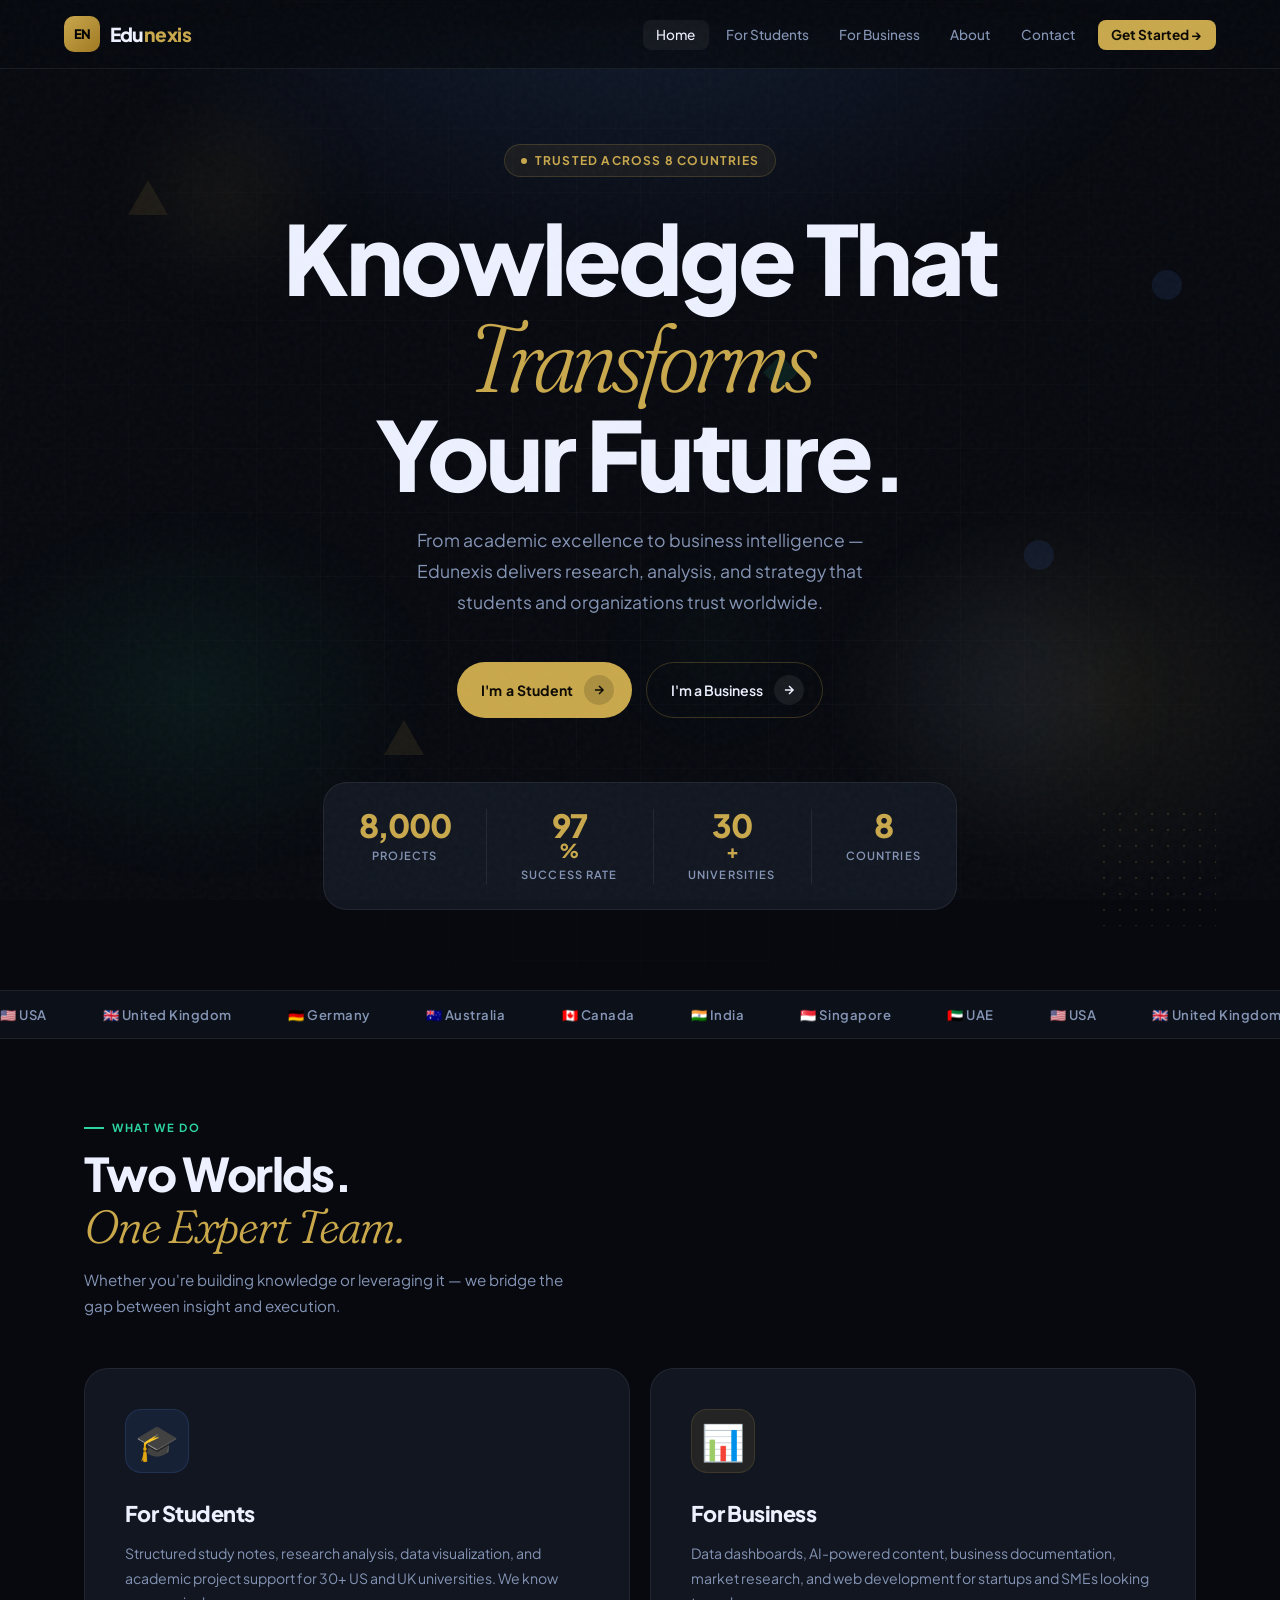
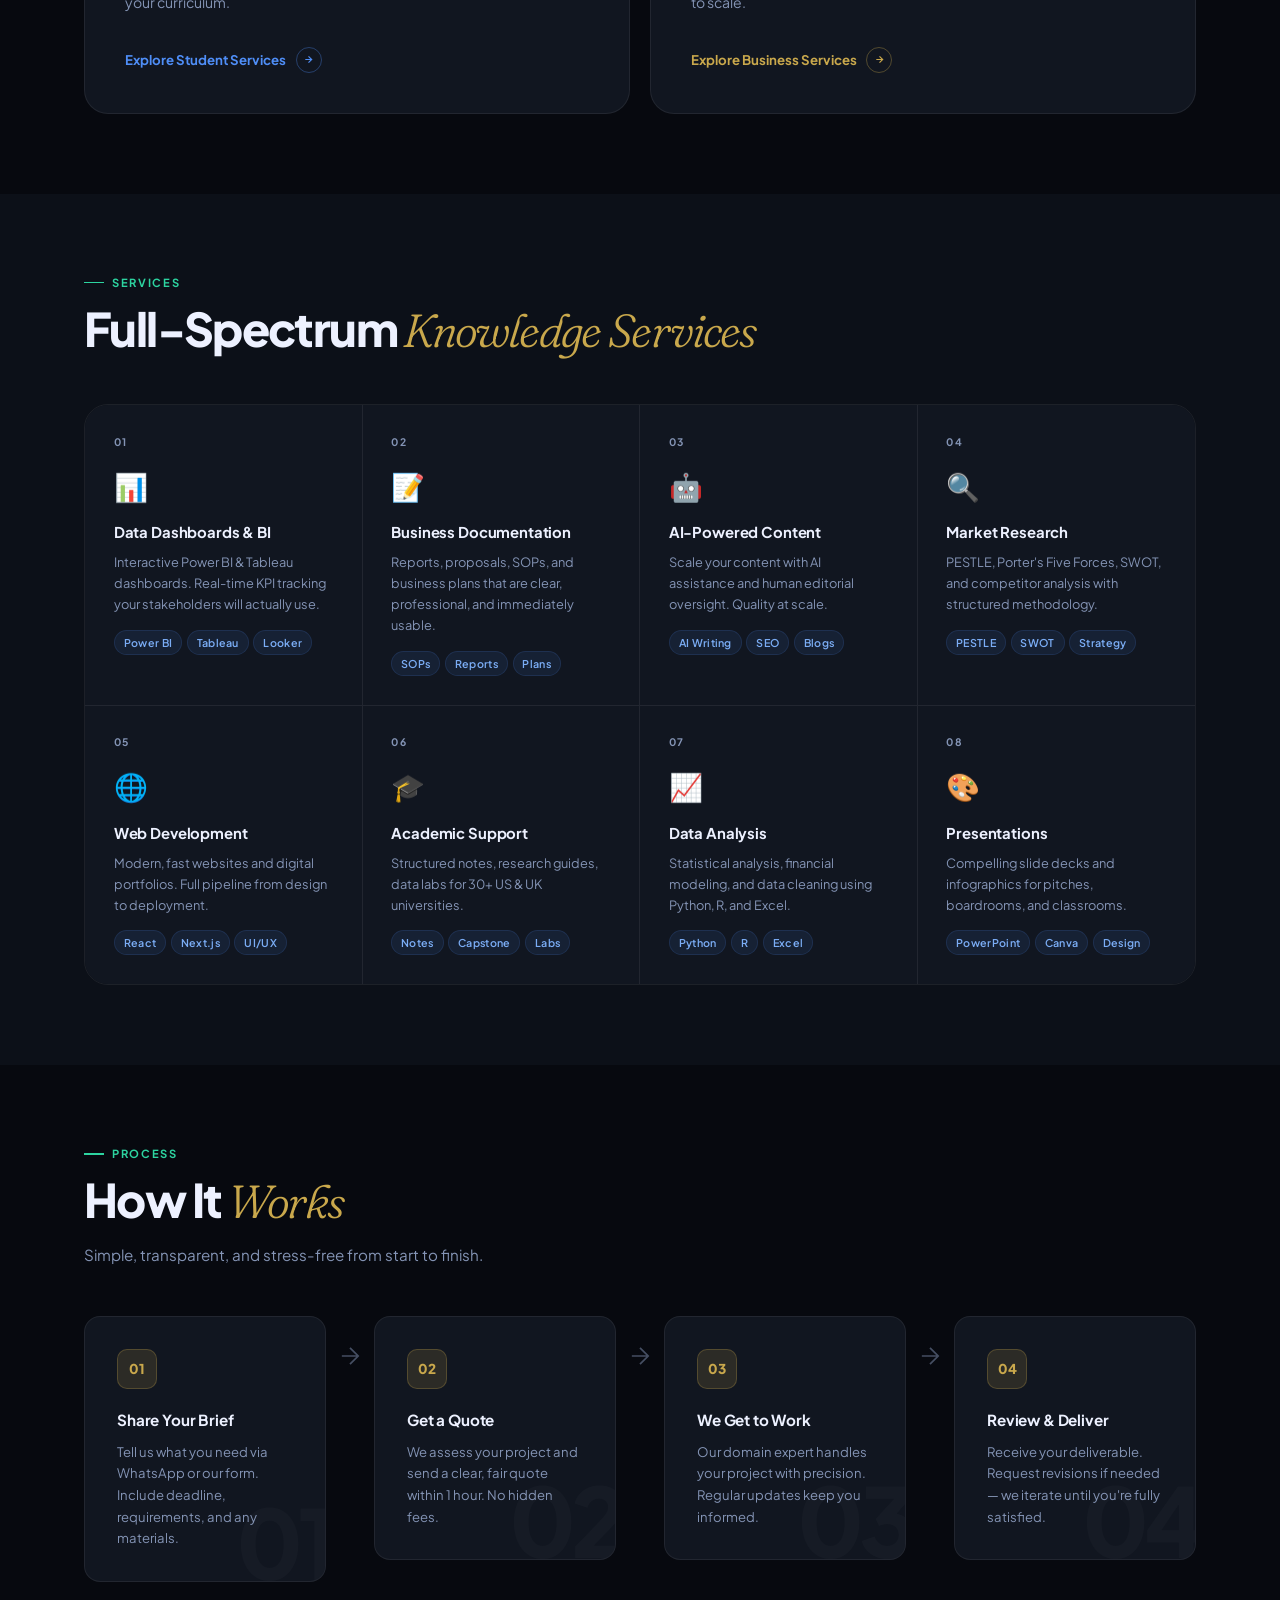
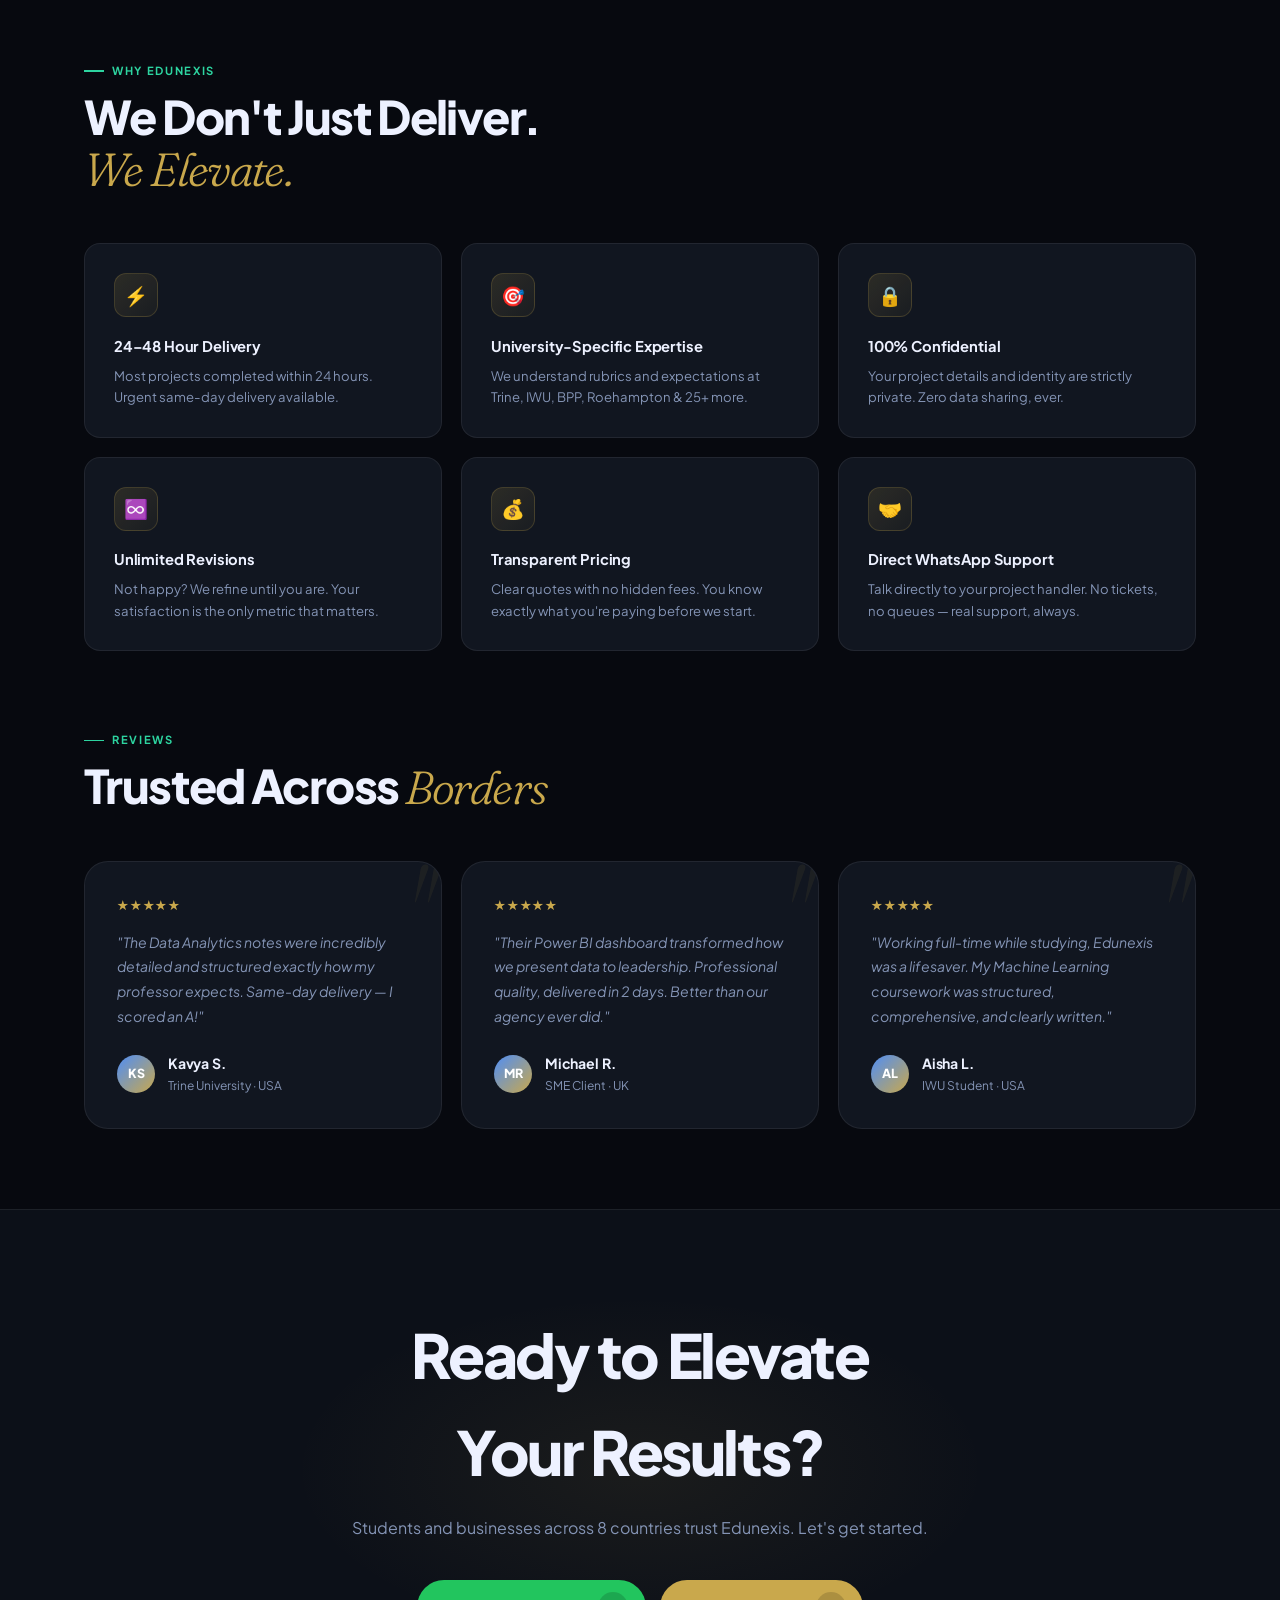
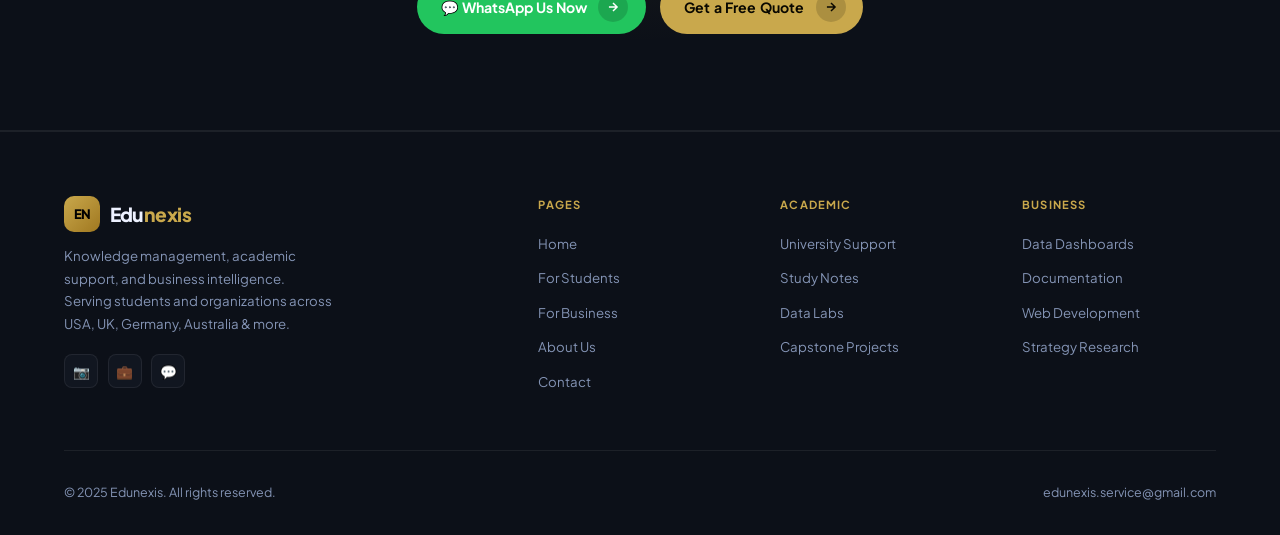
==== commit 7c3d487c: "Update footer content in index_v2.html Removed the phone number from the footer." ====
--- a/index_v2.html
+++ b/index_v2.html
@@ -1168,8 +1168,7 @@
   </div>
   <div class="foot-bottom">
     <p>© 2025 Edunexis. All rights reserved.</p>
-    <p>hello@edunexis.com · +91-XXXX-XXXXXX</p>
-    <p>edunexis.service@gmail.com</p>
+      <p>edunexis.service@gmail.com</p>
   </div>
 </footer>
 
